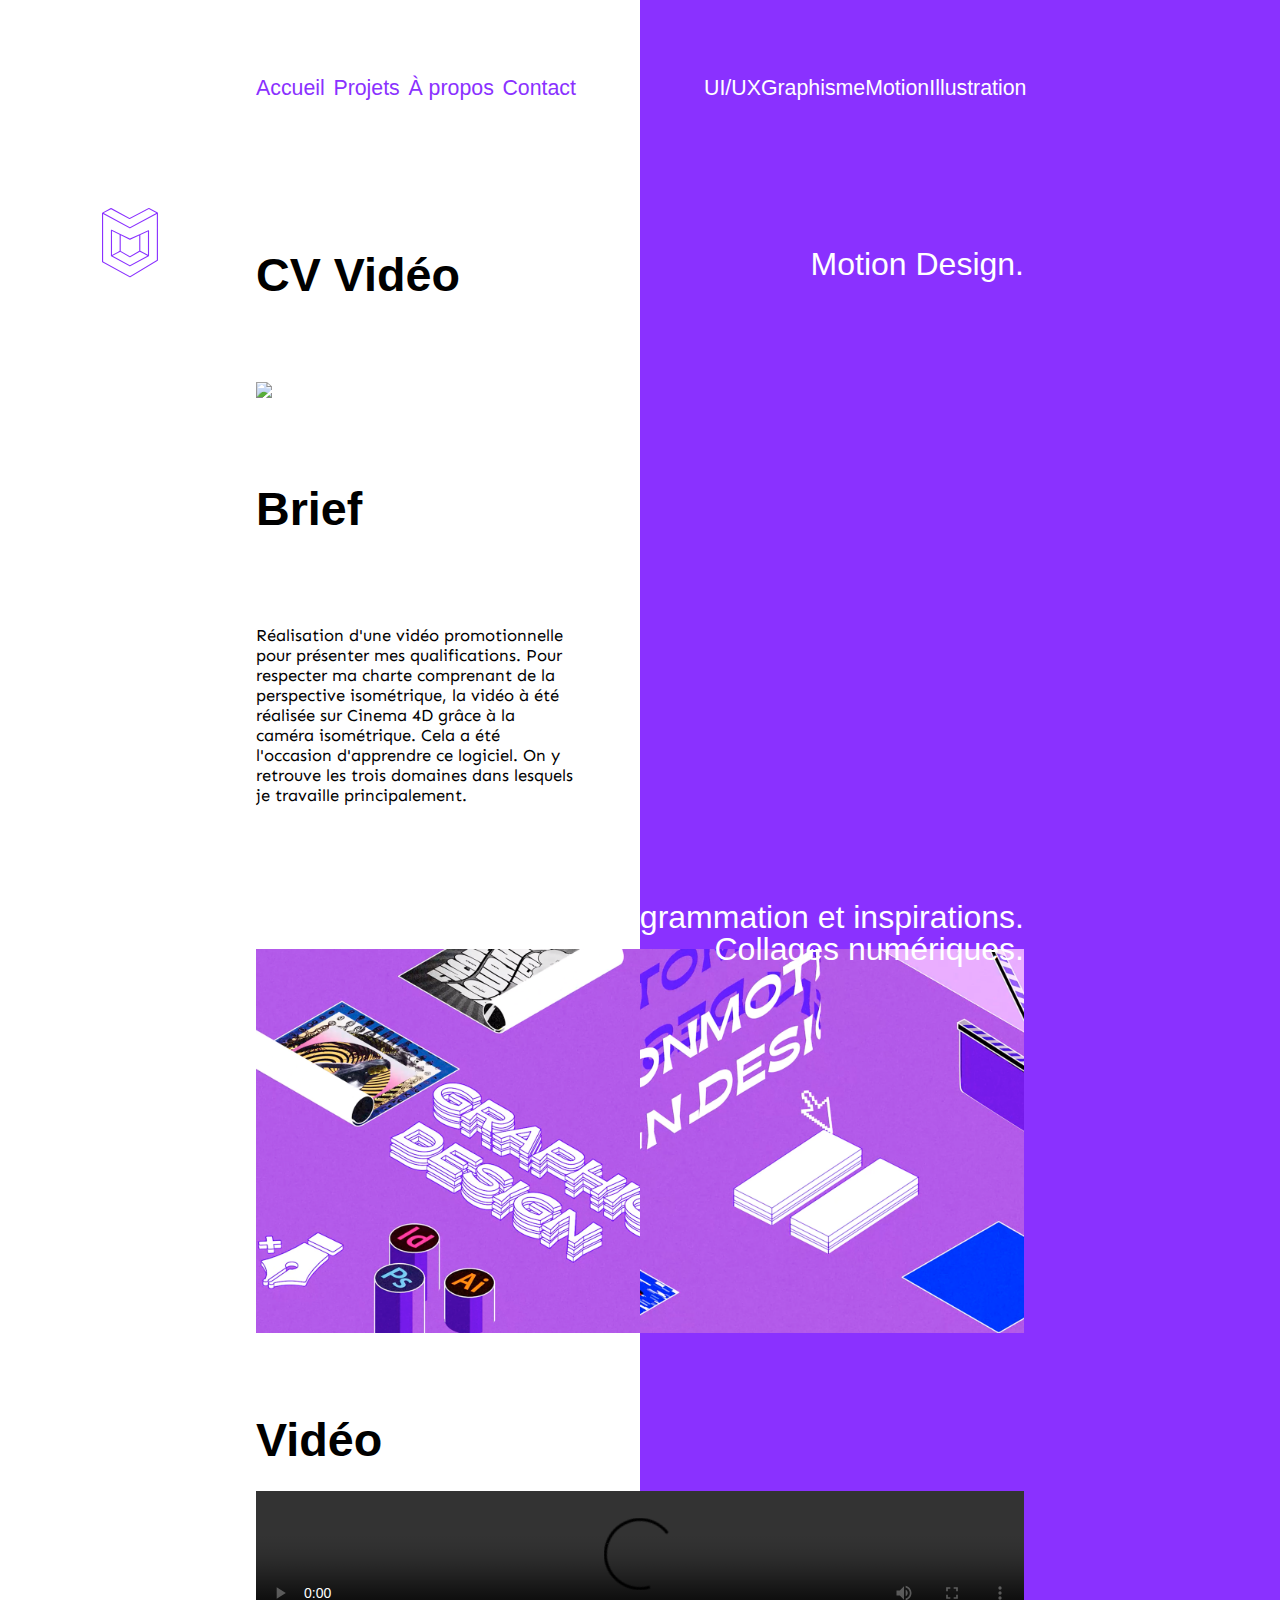
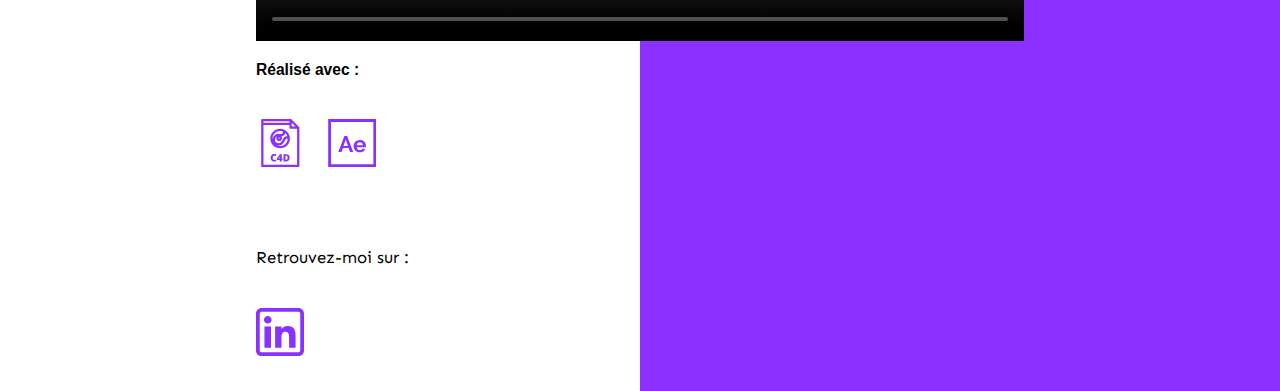
==== 3D_motion.html @ de9b7fac "first_commit" ====
<!DOCTYPE html>
<html>
<head>
	<meta charset="utf-8">
	<title>Marie D.</title>
	<link rel="stylesheet" type="text/css" href="styles/style.css">
</head>
<body>


<header>


	<div class="row header__row">
		<ul class="list-flex">
		 <li><a href="index.html">Accueil</a></li>
		 <li><a href="#">Projets</a></li>
		 <li><a href="propos.html">&Agrave; propos</a></li>
		 <li><a href="contact.html">Contact</a></li>
		</ul>

		<ul class="header__row__right-menu list-flex">
		 <li><a href="#">UI/UX</a></li>
		 <li><a href="#">Graphisme</a></li>
		 <li><a href="#">Motion</a></li>
		 <li><a href="#">Illustration</a></li>
		</ul>
	</div>


<a href="index.html">
	<img src="img/logo_mrdp.svg" class="logo"></a>

</header>


<div class="row header__row">
	<h1 class="home__heading">CV Vidéo</h1>
	<h2 class="home__heading__right">Motion Design.</h2>
</div>


<div class="row"> <img src="img/thumbnail_motion.png" class="row">
</div>

<div class="row header__row">
<h1>Brief</h1>
</div>

<div class="row header__row">

<p class="justif_gauche">Réalisation d'une vidéo promotionnelle pour présenter mes qualifications. Pour respecter ma charte comprenant de la perspective isométrique, la vidéo à été réalisée sur Cinema 4D grâce à la caméra isométrique. Cela a été l'occasion d'apprendre ce logiciel. On y retrouve les trois domaines dans lesquels je travaille principalement.</p>

</div>


<div class="row header__row">
<h2 class="home__heading__right right">Programmation et inspirations. <br>Collages numériques.</h2>
</div>

<div class="row">
	<div class="parent margin_article"> 
		<div class="grid-item"><img src="img/3D_graphic.png"> </div> 

	<div class="grid-item"> <img src="img/3D_motion.png"></div>
	
	</div>
</div>





<div class="row header__row">
<h1>Vidéo</h1>
</div>

<div class="row">
	<video controls src="img/3D_motion.mp4" type="video/mp4" class="row">
</div>






<div class="row header__row">
<h3>Réalisé avec :</h3>
</div>

<div class="row">
<img src="img/pictos/c4d.svg" class="picto">
<img src="img/pictos/aftereffect.svg" class="picto">
</div>




<footer>
	<div class="row header__row">
<p>Retrouvez-moi sur : </p>
</div>

<div class="row">
<a href="https://www.linkedin.com/in/marie-dupuy-8951b8163/" target="blank"><img src="img/pictos/linkedin.svg" class="picto"></a>
</div>
</footer>

</body>
</html>
---- styles/style.css ----
@import url('https://fonts.googleapis.com/css2?family=Sen:wght@400;700;800&display=swap');
@import url('https://fonts.googleapis.com/css2?family=Old+Standard+TT:wght@400;700&display=swap');
@import url('https://fonts.googleapis.com/css2?family=Rammetto+One&display=swap');


body{
	background-color: red;
background: #ffffff;
background: -moz-linear-gradient(left,  #ffffff 0%, #ffffff 50%, #ff7c00 50%, #8A31FF 50%, #8A31FF 100%);
background: -webkit-linear-gradient(left,  #ffffff 0%,#ffffff 50%,#ff7c00 50%,#8A31FF 50%,#8A31FF 100%);
background: linear-gradient(to right,  #ffffff 0%,#ffffff 50%,#ff7c00 50%,#8A31FF 50%,#8A31FF 100%);
filter: progid:DXImageTransform.Microsoft.gradient( startColorstr='#ffffff', endColorstr='#8A31FF',GradientType=1 );
font-family: 'Sen', sans-serif;
transition-property: background-color;
transition-duration: 1s;
}



header{
	width: 100%;
	height: 160px;
	margin: 0;
	padding: 0;
	display: inline-block;
	vertical-align: middle;
	transition-property: background-color;
	transition-duration: 1s;
}


#nav-icon {
	display: none;
	cursor: pointer;
	width: 48px;
	height: 48px;
	margin-left: 40px;
}

#nav-icon {
	background-image: url("../img/burger.svg");
	background-repeat: no-repeat;
	background-size: cover;
}


#nav-icon:hover {
	/*background-image: url("menu-ham-red.svg");*/
}


.blue_engage{
		background-color: red;
background: #ffffff;
background: -moz-linear-gradient(left,  #ffffff 0%, #ffffff 50%, #1f4257 50%, #1f4257 50%, #1f4257 100%);
background: -webkit-linear-gradient(left,  #ffffff 0%,#ffffff 50%,#1f4257 50%,#1f4257 50%,#1f4257 100%);
background: linear-gradient(to right,  #ffffff 0%,#ffffff 50%,#1f4257 50%,#1f4257 50%,#1f4257 100%);
filter: progid:DXImageTransform.Microsoft.gradient( startColorstr='#ffffff', endColorstr='#1f4257',GradientType=1 );
}

.capc_color{
	0c4dcf
	background-color: red;
background: #ffffff;
background: -moz-linear-gradient(left,  #ffffff 0%, #ffffff 50%, #0c4dcf 50%, #0c4dcf 50%, #0c4dcf 100%);
background: -webkit-linear-gradient(left,  #ffffff 0%,#ffffff 50%,#0c4dcf 50%,#0c4dcf 50%,#0c4dcf 100%);
background: linear-gradient(to right,  #ffffff 0%,#ffffff 50%,#0c4dcf 50%,#0c4dcf 50%,#0c4dcf 100%);
filter: progid:DXImageTransform.Microsoft.gradient( startColorstr='#ffffff', endColorstr='#0c4dcf',GradientType=1 );
}

.jdm_color{
	background-color: red;
background: #ffffff;
background: -moz-linear-gradient(left,  #ffffff 0%, #ffffff 50%, #333132 50%, #333132 50%, #333132 100%);
background: -webkit-linear-gradient(left,  #ffffff 0%,#ffffff 50%,#333132 50%,#333132 50%,#333132 100%);
background: linear-gradient(to right,  #ffffff 0%,#ffffff 50%,#333132 50%,#333132 50%,#333132 100%);
filter: progid:DXImageTransform.Microsoft.gradient( startColorstr='#ffffff', endColorstr='#333132',GradientType=1 );
}

.beach{

background-color: red;
background: #ffffff;
background: -moz-linear-gradient(left,  #ffffff 0%, #ffffff 50%, #f19fcd 50%, #f19fcd 50%, #f19fcd 100%);
background: -webkit-linear-gradient(left,  #ffffff 0%,#ffffff 50%,#f19fcd 50%,#f19fcd 50%,#f19fcd 100%);
background: linear-gradient(to right,  #ffffff 0%,#ffffff 50%,#f19fcd 50%,#f19fcd 50%,#f19fcd 100%);
filter: progid:DXImageTransform.Microsoft.gradient( startColorstr='#ffffff', endColorstr='#f19fcd',GradientType=1 );

}

.cable{

background-color: red;
background: #ffffff;
background: -moz-linear-gradient(left,  #ffffff 0%, #ffffff 50%, #784BFB 50%, #784BFB 50%, #784BFB 100%);
background: -webkit-linear-gradient(left,  #ffffff 0%,#ffffff 50%,#784BFB 50%,#784BFB 50%,#784BFB 100%);
background: linear-gradient(to right,  #ffffff 0%,#ffffff 50%,#784BFB 50%,#784BFB 50%,#784BFB 100%);
filter: progid:DXImageTransform.Microsoft.gradient( startColorstr='#ffffff', endColorstr='#784BFB',GradientType=1 );

}

.row {
	width: 60vw;
	margin: 0 auto;
	clear: both;
}

.header__row {
	display: flex;
	justify-content: space-between;
	font: -webkit-small-control;
	/* margin-top: 120px; */
}

.header__row__right-menu li a {
	color: white;
}

.home__heading {
	float: left;
	align-content: space-between;
	margin-bottom: 80px;
}


.home__heading__right{
	line-height: 1;
	font-weight: lighter;
	text-align: right;
	margin-bottom: 80px;
}

.col_g{
	width: 20vw;
}
.logo{
	width: 56px;
	left: 8vw;
	margin: 0 auto;
	margin-top: 40px;
	position: fixed;
	transition-property: margin position;
	transition-duration: 1s;
}

.justif_gauche{
	width: 25vw;
}

p{
	font-size: 1.25em;
	padding-right: 40px;
	padding-top: 48px;
	font-family: 'Sen';
	transition-property: color;
	transition-duration: 0.5s;
}


footer{
	height: 160px;
	margin-top: 88px;
	padding-bottom: 40px
}

.white{
	color: white;
}

/*LISTES*/

ul {
 padding:0;
 margin:0;
 /* margin-left: 240px; */
 list-style-type:none;
  transition: max-height .25s linear;    
 /* width: 50%; */
 /* font-size: 16pt; */
 }

li {
 float:left; /*pour IE*/
  transition: visibility .25s linear;
  position: relative;
 }

ul li a {
 display: flex;
 float:left;
 /* width:140px; */
 line-height: 160px; /*hauteur de l'image de fond*/
 color:#8A31FF;
 text-decoration:none;
 text-align:center;
 transition-property: color;
 transition-duration: 0.2s;
 }

ul li a:hover {
 color:black;
  transition-property: color;
 transition-duration: 0.2s;
 }  



 
 li a{
 	font-size: 16pt;
 }



ul .right {
 	color: white;
 	width: 140px;

 }

.old_standard{
	font-family: 'Old Standard TT', serif;
	font-size: 2em;
}

.eng{
	color: #8A31FF ;
}


/* TITRAGES */

 h1{
 	font-size: 3.5em;
 	font-weight: bold;
 	color: black;
 	margin-top: 80px;
 	margin-bottom: 24px;
 	width: 50%;
 }

  h2{
 	font-size: 24pt;
 	color: white;
 	line-height: 2.5;
 	margin-bottom: 88px;
 	font-weight: 200;
 	margin-top: 80px;
 	/* padding-left: 48px; */
 }

a:active{
font-weight: 800;
color: black;
}



/*DROITE & GAUCHE*/

.right{
	right: 20vw;
	position: absolute;
}


 .left{
 	margin-left: 240px;
 	margin-right: 8px;
 	float: left;
 }



.right a{
	color: white;

}

.list-flex{
	display: flex;
	justify-content: space-between;
	width: 25vw;

}


 /*GRILLE*/


 .parent {
 	display: grid;
 	grid-template-columns: 30vw 30vw;
 	grid-gap: 0;
 }

 .grid-item {
 	width: 30vw;
 	height: 30vw;
 }

 .grid-item img {
 	width: 30vw;
 	/* height: 30vw; */
 	float: left;
 }


 .parent_3 {
 	display: grid;
 	grid-template-columns: 20vw 20vw 20vw;
 	grid-gap: 0;
 }

 .grid-item_3 {
 	width: 20vw;
 }

 .grid-item_3 img {
 	width: 20vw;
 }


.overlay {
  position: relative;
  height: 100%;
  width: 100%;
  opacity: 0;
  transition: .5s ease;
  background-color: #000000;
  z-index: 1;
}

.overlay:hover {
  opacity: 1;
}


.margin_article{
	margin-top: 128px;
}

/*images*/

.projet__3{
	/* height: 480px; */
	background-size: cover;
}

/*

.projet__3:hover{

	background: url("../img/100_affiche_1.jpg");
	background-size: cover; 
	transform: scale(2);
}
*/

.projet__4{
	height: 30vw;
}

.projet__5{
}

.projet__6{
	background-size: cover; 
}


/*IMG NO GRID*/
.picto{
	width: 48px;
	float: left;
	margin-top: 24px;
	margin-right: 24px;
}

/*PALETT*/
.grid_palette{display: grid;grid-template-columns: 15vw 15vw;grid-gap: 0;/* padding-bottom: 30vw; */}


 .color_palette {
 	width: 15vw;
 	height: 15vh;
 }


.palette{
  float:left;
  width:100%;
  height: 30vw;
  display:inline-block;
}

.palette p{
padding: 40px;
}

.palette:nth-child(1) {
  background-color:#ffcf63;
}

.palette:nth-child(2) {
  background-color:#0c4dcf;
}

.palette:nth-child(3) {
  background-color:#f19fcd;
}
.palette:nth-child(4) {
  background-color:#212121;
}

.pal_height{
	height: auto;
	padding-bottom: 24px;
}

.h_auto{
	height: auto;
}

//SLIDES//
.page_close{
    cursor: url("../cursor.png");
}

.slide{
	width: 100vw;
	height: 100vh;
	position: relative;
}

.image_slide{
	position: relative;
	overflow: visible;
	height: 100vh;
	margin-bottom: 100px;
}

.beachgoth_slide{
display: block;
opacity: 1;
background: url("../img/beach_goth.jpg");
position: absolute;
width: 100%;
height: 100%;
background-size: cover;
}


/*SVG*/
#svg_jdm{
  fill: green;
}
}



/*CONTACT FORM*/


input::-webkit-input-placeholder, textarea::-webkit-input-placeholder {
  color: #8A31FF;
  font-size: 1em;
}

input:focus::-webkit-input-placeholder, textarea:focus::-webkit-input-placeholder {
  color: #bbb5af;
}

input::-moz-placeholder, textarea::-moz-placeholder {
  color: #8A31FF;
  font-size: 1em;
}

input:focus::-moz-placeholder, textarea:focus::-moz-placeholder {
  color: #bbb5af;
}

input::placeholder, textarea::placeholder {
  color: #8A31FF;
  font-size: 1em;
}

input:focus::placeholder, textarea::focus:placeholder {
  color: #bbb5af;
}

input::-ms-placeholder, textarea::-ms-placeholder {
  color: #8A31FF;
  font-size: 1em;
}

input:focus::-ms-placeholder, textarea:focus::-ms-placeholder {
  color: #bbb5af;
}

/* on hover placeholder */

input:hover::-webkit-input-placeholder, textarea:hover::-webkit-input-placeholder {
  color: #e2dedb;
  font-size: 1em;
}

input:hover:focus::-webkit-input-placeholder, textarea:hover:focus::-webkit-input-placeholder {
  color: #cbc6c1;
}

input:hover::-moz-placeholder, textarea:hover::-moz-placeholder {
  color: #e2dedb;
  font-size: 1em;
}

input:hover:focus::-moz-placeholder, textarea:hover:focus::-moz-placeholder {
  color: #cbc6c1;
}

input:hover::placeholder, textarea:hover::placeholder {
  color: red;
  font-size: 1em;
}

input:hover:focus::placeholder, textarea:hover:focus::placeholder {
  color: #cbc6c1;
}

input:hover::placeholder, textarea:hover::placeholder {
  color: #e2dedb;
  font-size: 1em;
}

input:hover:focus::-ms-placeholder, textarea:hover::focus:-ms-placeholder {
  color: #cbc6c1;
}


#form {
  position: relative;
  width: 30vw;
  margin-top: 88px;
}

input {
  font-family: 'Sen', sans-serif;
  font-size: 1em;
  width: 30VW;
  height: 50px;
  padding-left: 16px;
  background: transparent;
  outline: none;
  color: black;
  border: solid 1px #8A31FF;
  border-bottom: none;
  transition: all 0.3s ease-in-out;
  -webkit-transition: all 0.3s ease-in-out;
  -moz-transition: all 0.3s ease-in-out;
  -ms-transition: all 0.3s ease-in-out;
}

input:hover {
  background: #8A31FF;
  color: #e2dedb;
}

textarea {
  width: 30vw;
  max-width: 30vw;
  height: 180px;
  max-height: 180px;
  padding-left: 16px;
  padding-top: 16px;
  background: transparent;
  outline: none;
  color: black;
  font-family: 'Sen', sans-serif;
  font-size: 1em;
  border: solid 1px #8A31FF;
  transition: all 0.3s ease-in-out;
  -webkit-transition: all 0.3s ease-in-out;
  -moz-transition: all 0.3s ease-in-out;
  -ms-transition: all 0.3s ease-in-out;
}

textarea:hover {
  background: #8A31FF;
  color: white;
}

#submit {
  width: 30vw;
  
  padding: 0;
  margin: -5px 0px 0px 0px;
  
  font-family: 'Sen', sans-serif;
  font-size: 1em;
  color: #b3aca7;
  
  outline:none;
  cursor: pointer;
  
  border: solid 1px #8A31FF;
  border-top: none;
}

#submit:hover {
  color: #FFFFFF;
}




@media screen and (min-width: 460px) and (max-width: 840px){


body{
	background-color: white;
	background: #ffffff;
background: -moz-linear-gradient(left,  #ffffff 0%, #ffffff 50%, #ffffff 50%, #ffffff 50%, #ffffff 100%);
background: -webkit-linear-gradient(left,  #ffffff 0%,#ffffff 50%,#ffffff 50%,#ffffff 50%,#ffffff 100%);
background: linear-gradient(to right,  #ffffff 0%,#ffffff 50%,#ffffff 50%,#ffffff 50%,#ffffff 100%);
filter: progid:DXImageTransform.Microsoft.gradient( startColorstr='#ffffff', endColorstr='#ffffff',GradientType=1 );
}

header{
	background-color: #8A31FF;
	height: 104px;
	color: white;
	position: fixed;
	margin-bottom: 188px;
}

.home__heading {margin-top: 120px;

	float: left;
}

.home__heading__right{
	text-align: left;
	float: left;
}

.header__row{
	margin-top: 111px;
}

ul li a {
 display: flex;
 float:left;
 /* width:140px; */
 line-height: 88px; /*hauteur de l'image de fond*/
 color: white;
 text-decoration:none;
 text-align:center;

 }

.row {
	width: 90vw;
	margin: 0 auto;
	clear: both;
	display: block;
	margin-top: 120p;
}

	 .parent {
 	display: grid;
 	grid-template-columns: 90vw;
 }


 .grid-item {
 	width: 90vw;
 	height: 90vw;
 }

 .grid-item img {
 	width: 90vw;
 }

.home__heading__right{
	color: black;
	font-weight: 200;
}

.home__heading {
	margin-bottom: 80px;
}

.logo{
	top: 40px;
	position: absolute;
	left: 40px;
}

p{
	width: 80vw;
	color: black;
}



#form {
  position: relative;
  width: 80vw;
  margin: 0 auto;
  margin-top: 88px;
}

input {
  font-family: 'Sen', sans-serif;
  font-size: 1em;
  width: 80VW;
  height: 50px;
  padding-left: 16px;
  background: transparent;
  outline: none;
  color: black;
  border: solid 1px #8A31FF;
  border-bottom: none;
  transition: all 0.3s ease-in-out;
  -webkit-transition: all 0.3s ease-in-out;
  -moz-transition: all 0.3s ease-in-out;
  -ms-transition: all 0.3s ease-in-out;
}

input:hover {
  background: #8A31FF;
  color: #e2dedb;
}

textarea {
  width: 80vw;
  max-width: 80vw;
  height: 180px;
  max-height: 180px;
  padding-left: 16px;
  padding-top: 16px;
  background: transparent;
  outline: none;
  color: black;
  font-family: 'Sen', sans-serif;
  font-size: 1em;
  border: solid 1px #8A31FF;
  transition: all 0.3s ease-in-out;
  -webkit-transition: all 0.3s ease-in-out;
  -moz-transition: all 0.3s ease-in-out;
  -ms-transition: all 0.3s ease-in-out;
}

textarea:hover {
  background: #8A31FF;
  color: white;
}

#submit {
  width: 80vw;
  
  padding: 16px;
  margin: 0px 0px 0px 0px;
  
  font-family: 'Sen', sans-serif;
  font-size: 1em;
  color: #b3aca7;
  
  outline:none;
  cursor: pointer;
  
  border: solid 1px #8A31FF;
  border-top: none;
}

#submit:hover {
  color: #FFFFFF;
}




	#nav-icon {
		display: block;
		/* z-index: 1; */
	}

	#nav-icon .menu-close {
		background-image: url("../img/close.svg");
	}

	.list_flex {
		flex-basis: 100%;
		display: none;
		/*background: rgba(0,0,0,.1);*/
	}

	.list_flex .nav-active {
		display: block;
		background-image: url("../img/close.svg");
	}

	ul li {
		display: block;
		margin: 0 0;
		border-top: 1px solid rgba(0,0,0,.05);
		/*border-bottom: 1px solid rgba(0,0,0,.05);*/
	}

	ul li a  {
		display: block;
		padding: 10px 0;
	}

	ul  a:hover {
		color: red;
	}

}

}







/*IMG*/

.projet__2{
	margin-top: -8px;
}

.projet__3{
	margin-top: -24px;
}

.projet__4{
	margin-top: -10px;
}

.projet__5{
	margin-top: -10px;
}

.projet__6{
	margin-top: -8px;
}


}
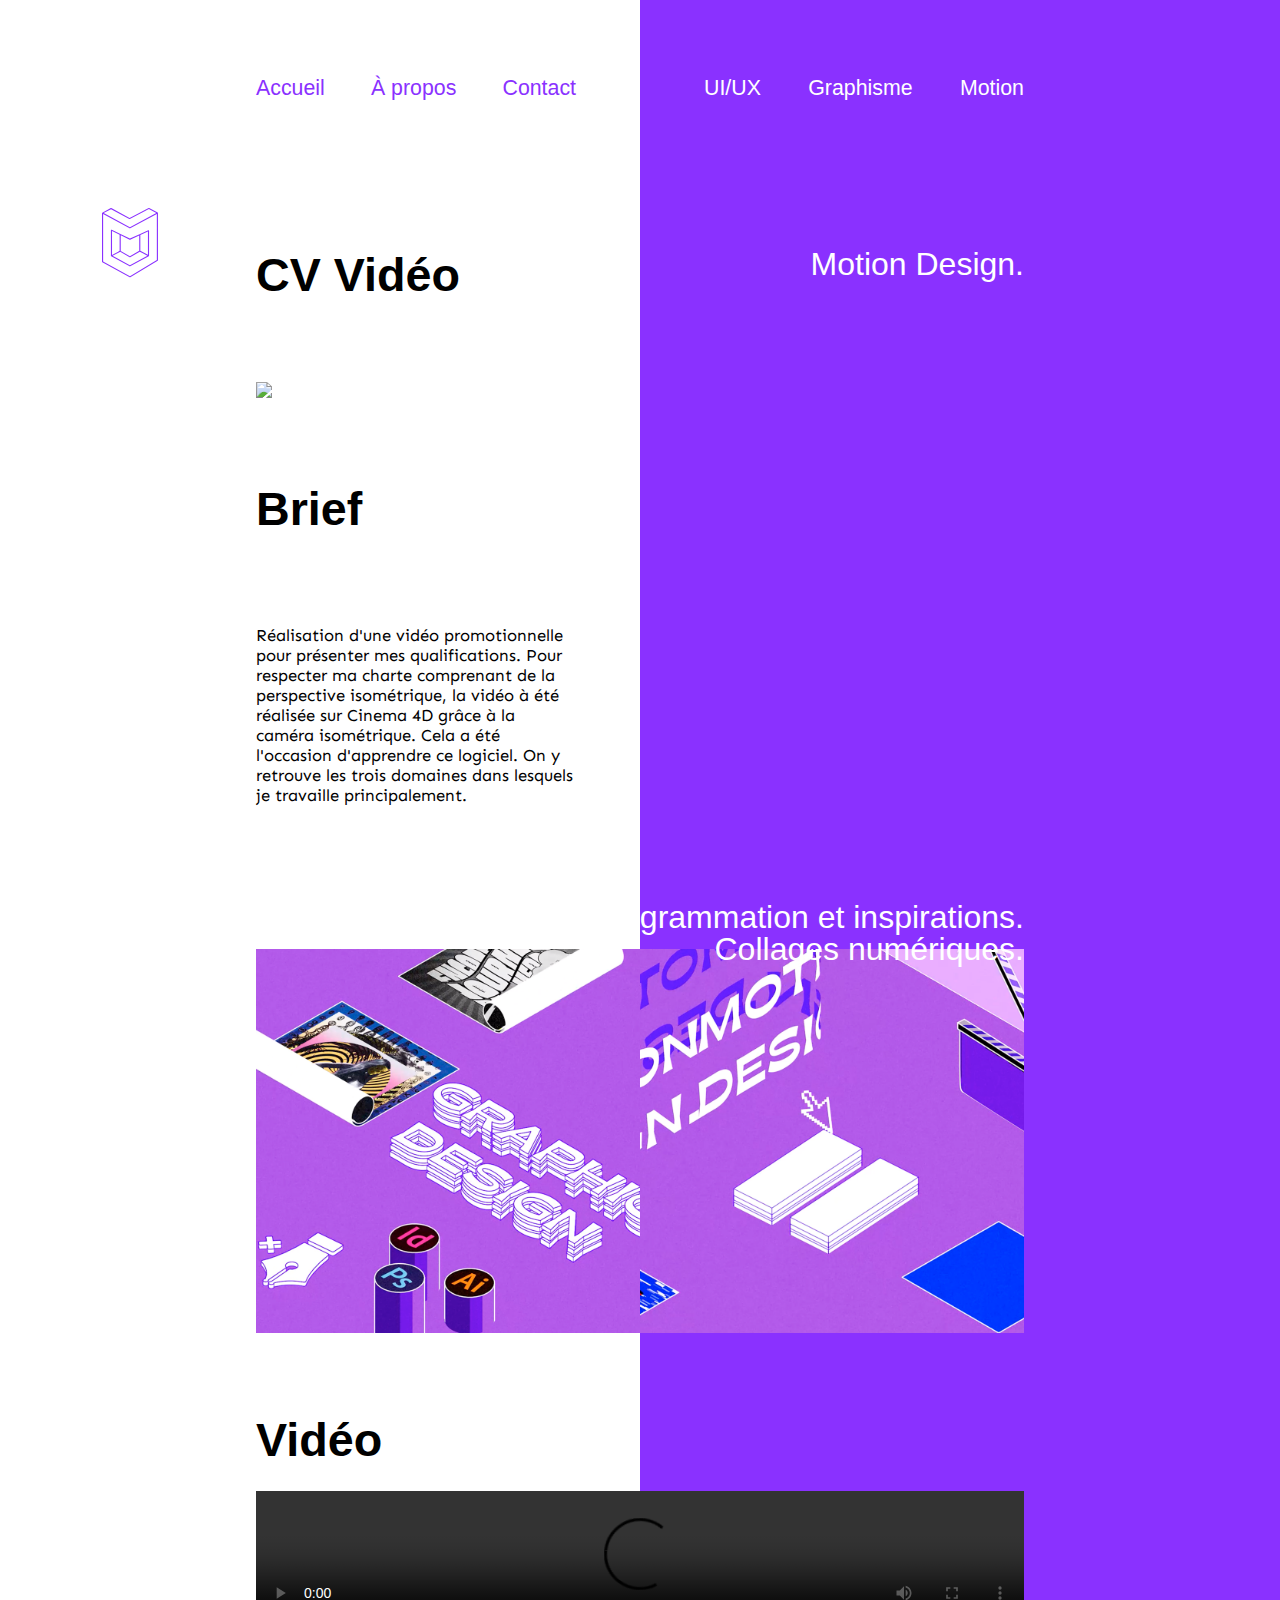
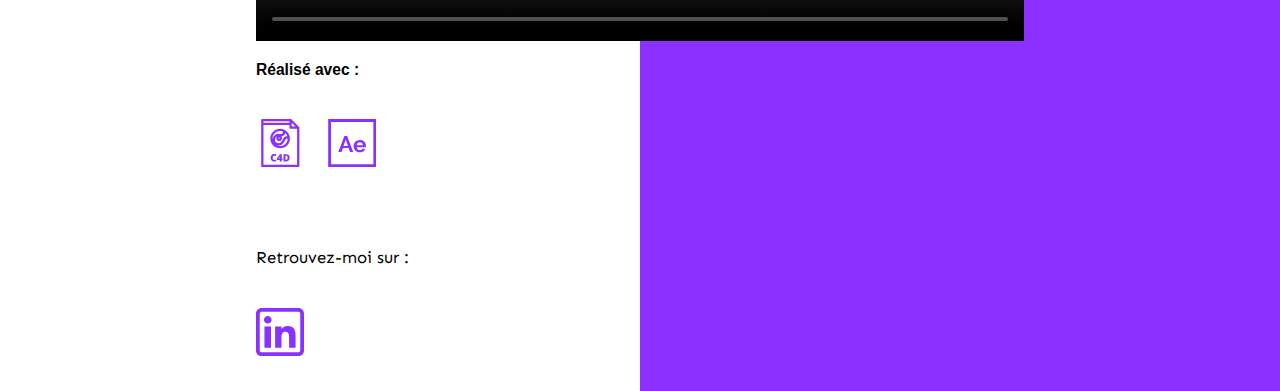
==== commit 272fe9de: "commit_menu" ====
--- a/3D_motion.html
+++ b/3D_motion.html
@@ -14,7 +14,6 @@
 	<div class="row header__row">
 		<ul class="list-flex">
 		 <li><a href="index.html">Accueil</a></li>
-		 <li><a href="#">Projets</a></li>
 		 <li><a href="propos.html">&Agrave; propos</a></li>
 		 <li><a href="contact.html">Contact</a></li>
 		</ul>
@@ -23,7 +22,6 @@
 		 <li><a href="#">UI/UX</a></li>
 		 <li><a href="#">Graphisme</a></li>
 		 <li><a href="#">Motion</a></li>
-		 <li><a href="#">Illustration</a></li>
 		</ul>
 	</div>
 
--- a/styles/style.css
+++ b/styles/style.css
@@ -1,7 +1,7 @@
 @import url('https://fonts.googleapis.com/css2?family=Sen:wght@400;700;800&display=swap');
 @import url('https://fonts.googleapis.com/css2?family=Old+Standard+TT:wght@400;700&display=swap');
 @import url('https://fonts.googleapis.com/css2?family=Rammetto+One&display=swap');
-
+@import url('https://fonts.googleapis.com/css2?family=Asap:wght@500;700&display=swap');
 
 body{
 	background-color: red;
@@ -15,8 +15,6 @@
 transition-duration: 1s;
 }
 
-
-
 header{
 	width: 100%;
 	height: 160px;
@@ -56,16 +54,20 @@
 background: -webkit-linear-gradient(left,  #ffffff 0%,#ffffff 50%,#1f4257 50%,#1f4257 50%,#1f4257 100%);
 background: linear-gradient(to right,  #ffffff 0%,#ffffff 50%,#1f4257 50%,#1f4257 50%,#1f4257 100%);
 filter: progid:DXImageTransform.Microsoft.gradient( startColorstr='#ffffff', endColorstr='#1f4257',GradientType=1 );
+transition-property: background-color;
+transition-duration: 1s;
 }
 
 .capc_color{
-	0c4dcf
 	background-color: red;
 background: #ffffff;
 background: -moz-linear-gradient(left,  #ffffff 0%, #ffffff 50%, #0c4dcf 50%, #0c4dcf 50%, #0c4dcf 100%);
 background: -webkit-linear-gradient(left,  #ffffff 0%,#ffffff 50%,#0c4dcf 50%,#0c4dcf 50%,#0c4dcf 100%);
 background: linear-gradient(to right,  #ffffff 0%,#ffffff 50%,#0c4dcf 50%,#0c4dcf 50%,#0c4dcf 100%);
 filter: progid:DXImageTransform.Microsoft.gradient( startColorstr='#ffffff', endColorstr='#0c4dcf',GradientType=1 );
+
+transition-property: background-color;
+transition-duration: 1s;
 }
 
 .jdm_color{
@@ -75,6 +77,9 @@
 background: -webkit-linear-gradient(left,  #ffffff 0%,#ffffff 50%,#333132 50%,#333132 50%,#333132 100%);
 background: linear-gradient(to right,  #ffffff 0%,#ffffff 50%,#333132 50%,#333132 50%,#333132 100%);
 filter: progid:DXImageTransform.Microsoft.gradient( startColorstr='#ffffff', endColorstr='#333132',GradientType=1 );
+
+transition-property: background-color;
+transition-duration: 1s;
 }
 
 .beach{
@@ -85,6 +90,9 @@
 background: -webkit-linear-gradient(left,  #ffffff 0%,#ffffff 50%,#f19fcd 50%,#f19fcd 50%,#f19fcd 100%);
 background: linear-gradient(to right,  #ffffff 0%,#ffffff 50%,#f19fcd 50%,#f19fcd 50%,#f19fcd 100%);
 filter: progid:DXImageTransform.Microsoft.gradient( startColorstr='#ffffff', endColorstr='#f19fcd',GradientType=1 );
+
+transition-property: background-color;
+transition-duration: 1s;
 
 }
 
@@ -247,6 +255,10 @@
  	font-weight: 200;
  	margin-top: 80px;
  	/* padding-left: 48px; */
+ }
+
+ .asap{
+ 	font-family: 'Asap', sans-serif;
  }
 
 a:active{
@@ -613,7 +625,11 @@
 
 
 
-@media screen and (min-width: 460px) and (max-width: 840px){
+@media only screen 
+  and (min-device-width: 375px) 
+  and (max-device-width: 812px) 
+  and (-webkit-min-device-pixel-ratio: 3)
+  and (orientation: portrait) {
 
 
 body{
@@ -623,6 +639,45 @@
 background: -webkit-linear-gradient(left,  #ffffff 0%,#ffffff 50%,#ffffff 50%,#ffffff 50%,#ffffff 100%);
 background: linear-gradient(to right,  #ffffff 0%,#ffffff 50%,#ffffff 50%,#ffffff 50%,#ffffff 100%);
 filter: progid:DXImageTransform.Microsoft.gradient( startColorstr='#ffffff', endColorstr='#ffffff',GradientType=1 );
+}
+
+.blue_engage{
+		background-color: white;
+background: #ffffff;
+background: -moz-linear-gradient(left,  #ffffff 0%, #ffffff 50%, #1f4257 50%, #ffffff 50%, #ffffff 100%);
+background: -webkit-linear-gradient(left,  #ffffff 0%,#ffffff 50%,#1f4257 50%,#1f4257 50%,#ffffff 100%);
+background: linear-gradient(to right,  #ffffff 0%,#ffffff 50%,#1f4257 50%,#1f4257 50%,#1f4257 100%);
+filter: progid:DXImageTransform.Microsoft.gradient( startColorstr='#ffffff', endColorstr='#1f4257',GradientType=1 );
+}
+
+.capc_color{
+	0c4dcf
+	background-color: white;
+background: #ffffff;
+background: -moz-linear-gradient(left,  #ffffff 0%, #ffffff 50%, #ffffff 50%, #ffffff 50%, #ffffff 100%);
+background: -webkit-linear-gradient(left,  #ffffff 0%,#ffffff 50%,#ffffff 50%,#ffffff 50%,#ffffff 100%);
+background: linear-gradient(to right,  #ffffff 0%,#ffffff 50%,#ffffff 50%,#ffffff 50%,#ffffff 100%);
+filter: progid:DXImageTransform.Microsoft.gradient( startColorstr='#ffffff', endColorstr='#ffffff',GradientType=1 );
+}
+
+.jdm_color{
+	background-color: white;
+background: #ffffff;
+background: -moz-linear-gradient(left,  #ffffff 0%, #ffffff 50%, #ffffff 50%, #ffffff 50%, #ffffff 100%);
+background: -webkit-linear-gradient(left,  #ffffff 0%,#ffffff 50%,#ffffff 50%,#ffffff 50%,#ffffff 100%);
+background: linear-gradient(to right,  #ffffff 0%,#ffffff 50%,#ffffff 50%,#ffffff 50%,#ffffff 100%);
+filter: progid:DXImageTransform.Microsoft.gradient( startColorstr='#ffffff', endColorstr='#ffffff',GradientType=1 );
+}
+
+.beach{
+
+background-color: white;
+background: #ffffff;
+background: -moz-linear-gradient(left,  #ffffff 0%, #ffffff 50%, #ffffff 50%, #ffffff 50%, #ffffff 100%);
+background: -webkit-linear-gradient(left,  #ffffff 0%,#ffffff 50%,#ffffff 50%,#ffffff 50%,#ffffff 100%);
+background: linear-gradient(to right,  #ffffff 0%,#ffffff 50%,#ffffff 50%,#ffffff 50%,#ffffff 100%);
+filter: progid:DXImageTransform.Microsoft.gradient( startColorstr='#ffffff', endColorstr='#ffffff',GradientType=1 );
+
 }
 
 header{
@@ -658,6 +713,10 @@
 
  }
 
+
+
+
+
 .row {
 	width: 90vw;
 	margin: 0 auto;
@@ -697,7 +756,7 @@
 }
 
 p{
-	width: 80vw;
+	width: 100%;
 	color: black;
 }
 
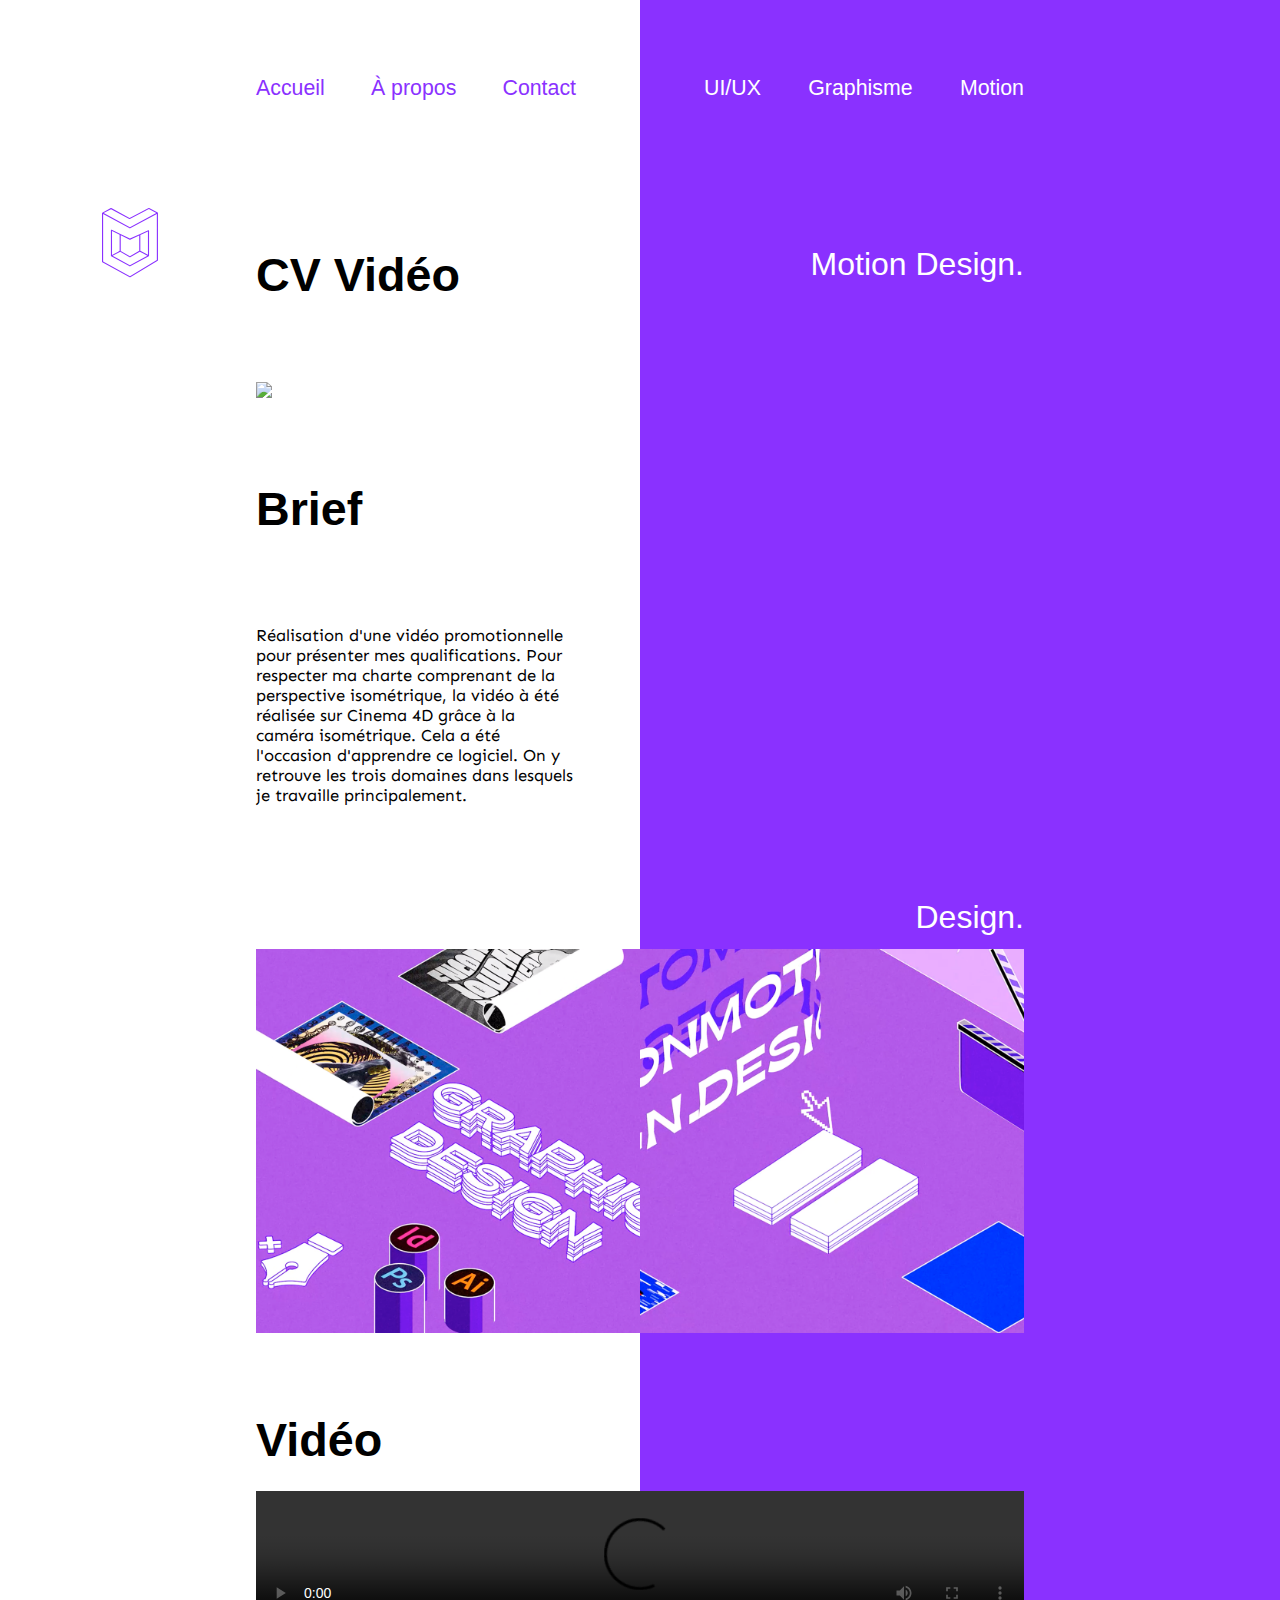
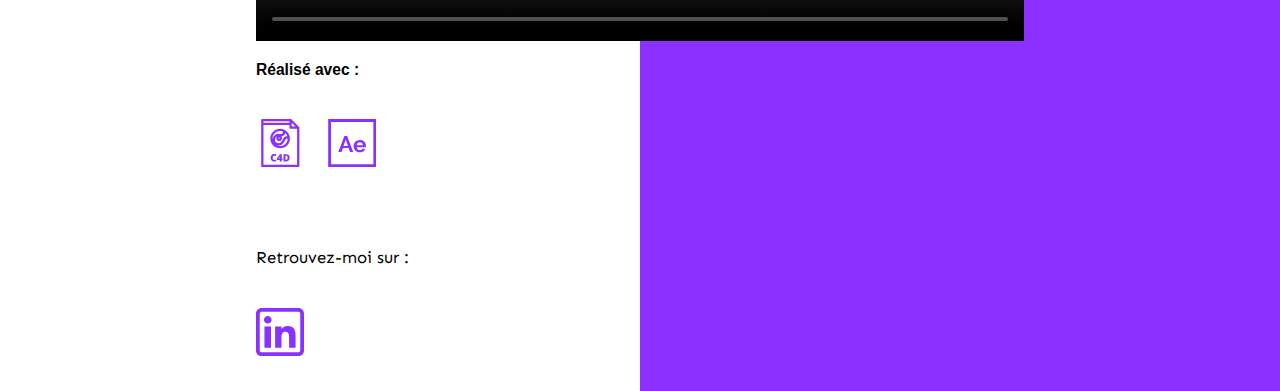
==== commit 3a1b2f7d: "commit 06 06" ====
--- a/3D_motion.html
+++ b/3D_motion.html
@@ -53,7 +53,7 @@
 
 
 <div class="row header__row">
-<h2 class="home__heading__right right">Programmation et inspirations. <br>Collages numériques.</h2>
+<h2 class="home__heading__right right">Design.</h2>
 </div>
 
 <div class="row">
--- a/styles/style.css
+++ b/styles/style.css
@@ -293,7 +293,6 @@
 	display: flex;
 	justify-content: space-between;
 	width: 25vw;
-
 }
 
 
